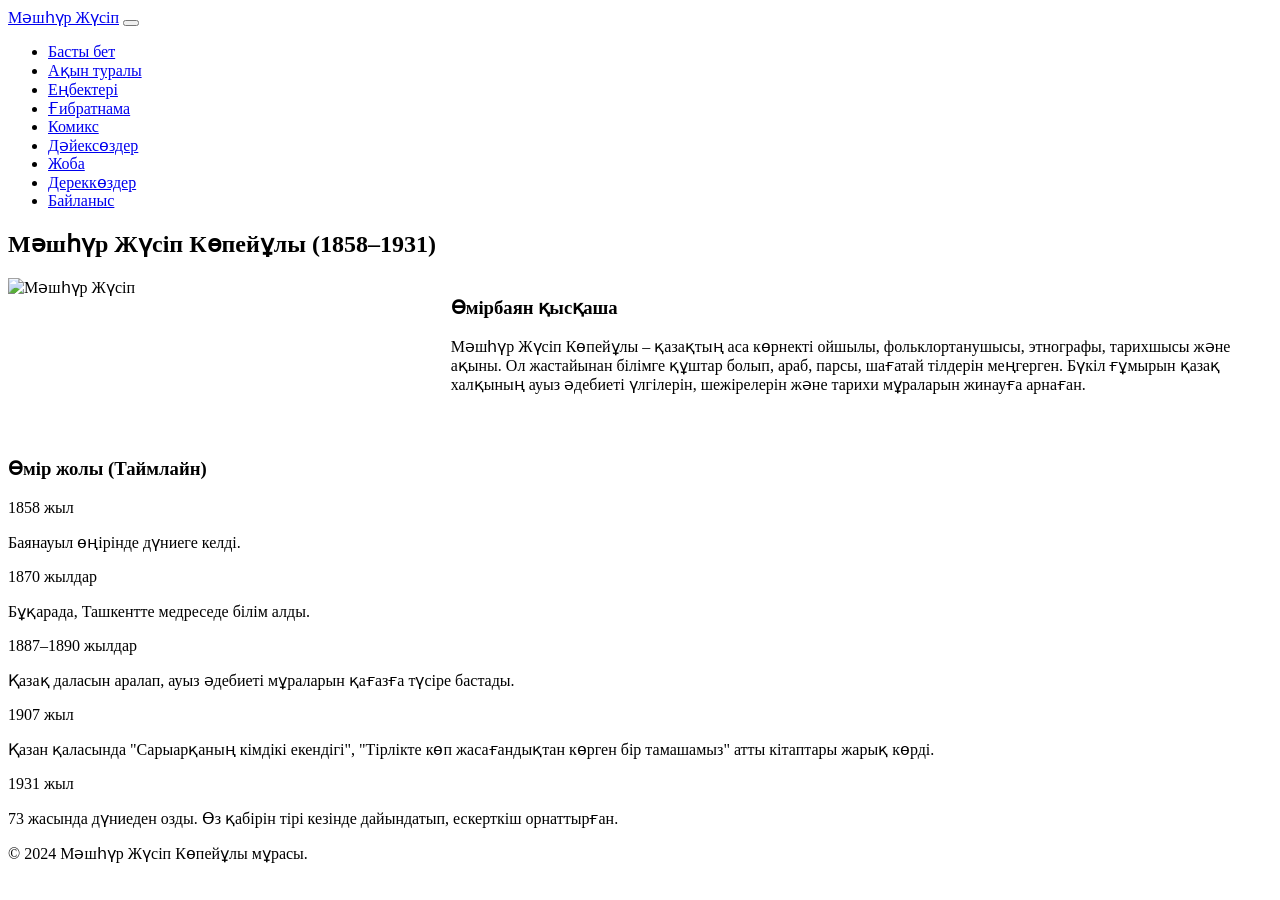
==== about.html @ f262522c "Add files via upload" ====
<!DOCTYPE html>
<html lang="kk">
<head>
    <meta charset="UTF-8">
    <meta name="viewport" content="width=device-width, initial-scale=1.0">
    <title>Ақын туралы - Мәшһүр Жүсіп</title>
    <link rel="stylesheet" href="assets/css/style.css">
</head>
<body>
    <header>
        <div class="container">
            <a href="index.html" class="logo">Мәшһүр Жүсіп</a>
            <button class="hamburger" id="hamburger"><span></span><span></span><span></span></button>
            <nav>
                <ul class="nav-links">
                    <li><a href="index.html">Басты бет</a></li>
                    <li><a href="about.html">Ақын туралы</a></li>
                    <li><a href="works.html">Еңбектері</a></li>
                    <li><a href="gibratnama.html">Ғибратнама</a></li>
                    <li><a href="comic.html">Комикс</a></li>
                    <li><a href="quotes.html">Дәйексөздер</a></li>
                    <li><a href="project.html">Жоба</a></li>
                    <li><a href="sources.html">Дереккөздер</a></li>
                    <li><a href="contact.html">Байланыс</a></li>
                </ul>
            </nav>
        </div>
    </header>

    <main class="container page-section">
        <h2 class="page-title">Мәшһүр Жүсіп Көпейұлы (1858–1931)</h2>
        
        <div style="display: flex; gap: 2rem; flex-wrap: wrap; margin-bottom: 3rem;">
            <div style="flex: 1; min-width: 300px;">
                <img src="assets/img/mashhur-portrait.jpg" alt="Мәшһүр Жүсіп" style="border: 4px solid var(--accent-gold); width: 100%;">
            </div>
            <div style="flex: 2; min-width: 300px;">
                <h3>Өмірбаян қысқаша</h3>
                <p>Мәшһүр Жүсіп Көпейұлы – қазақтың аса көрнекті ойшылы, фольклортанушысы, этнографы, тарихшысы және ақыны. Ол жастайынан білімге құштар болып, араб, парсы, шағатай тілдерін меңгерген. Бүкіл ғұмырын қазақ халқының ауыз әдебиеті үлгілерін, шежірелерін және тарихи мұраларын жинауға арнаған.</p>
            </div>
        </div>

        <h3>Өмір жолы (Таймлайн)</h3>
        <div class="timeline">
            <div class="timeline-item">
                <div class="timeline-year">1858 жыл</div>
                <p>Баянауыл өңірінде дүниеге келді.</p>
            </div>
            <div class="timeline-item">
                <div class="timeline-year">1870 жылдар</div>
                <p>Бұқарада, Ташкентте медреседе білім алды.</p>
            </div>
            <div class="timeline-item">
                <div class="timeline-year">1887–1890 жылдар</div>
                <p>Қазақ даласын аралап, ауыз әдебиеті мұраларын қағазға түсіре бастады.</p>
            </div>
            <div class="timeline-item">
                <div class="timeline-year">1907 жыл</div>
                <p>Қазан қаласында "Сарыарқаның кімдікі екендігі", "Тірлікте көп жасағандықтан көрген бір тамашамыз" атты кітаптары жарық көрді.</p>
            </div>
            <div class="timeline-item">
                <div class="timeline-year">1931 жыл</div>
                <p>73 жасында дүниеден озды. Өз қабірін тірі кезінде дайындатып, ескерткіш орнаттырған.</p>
            </div>
        </div>
    </main>

    <footer>
        <div class="container">
            <p>&copy; 2024 Мәшһүр Жүсіп Көпейұлы мұрасы.</p>
        </div>
    </footer>
    <script src="assets/js/main.js"></script>
</body>
</html>
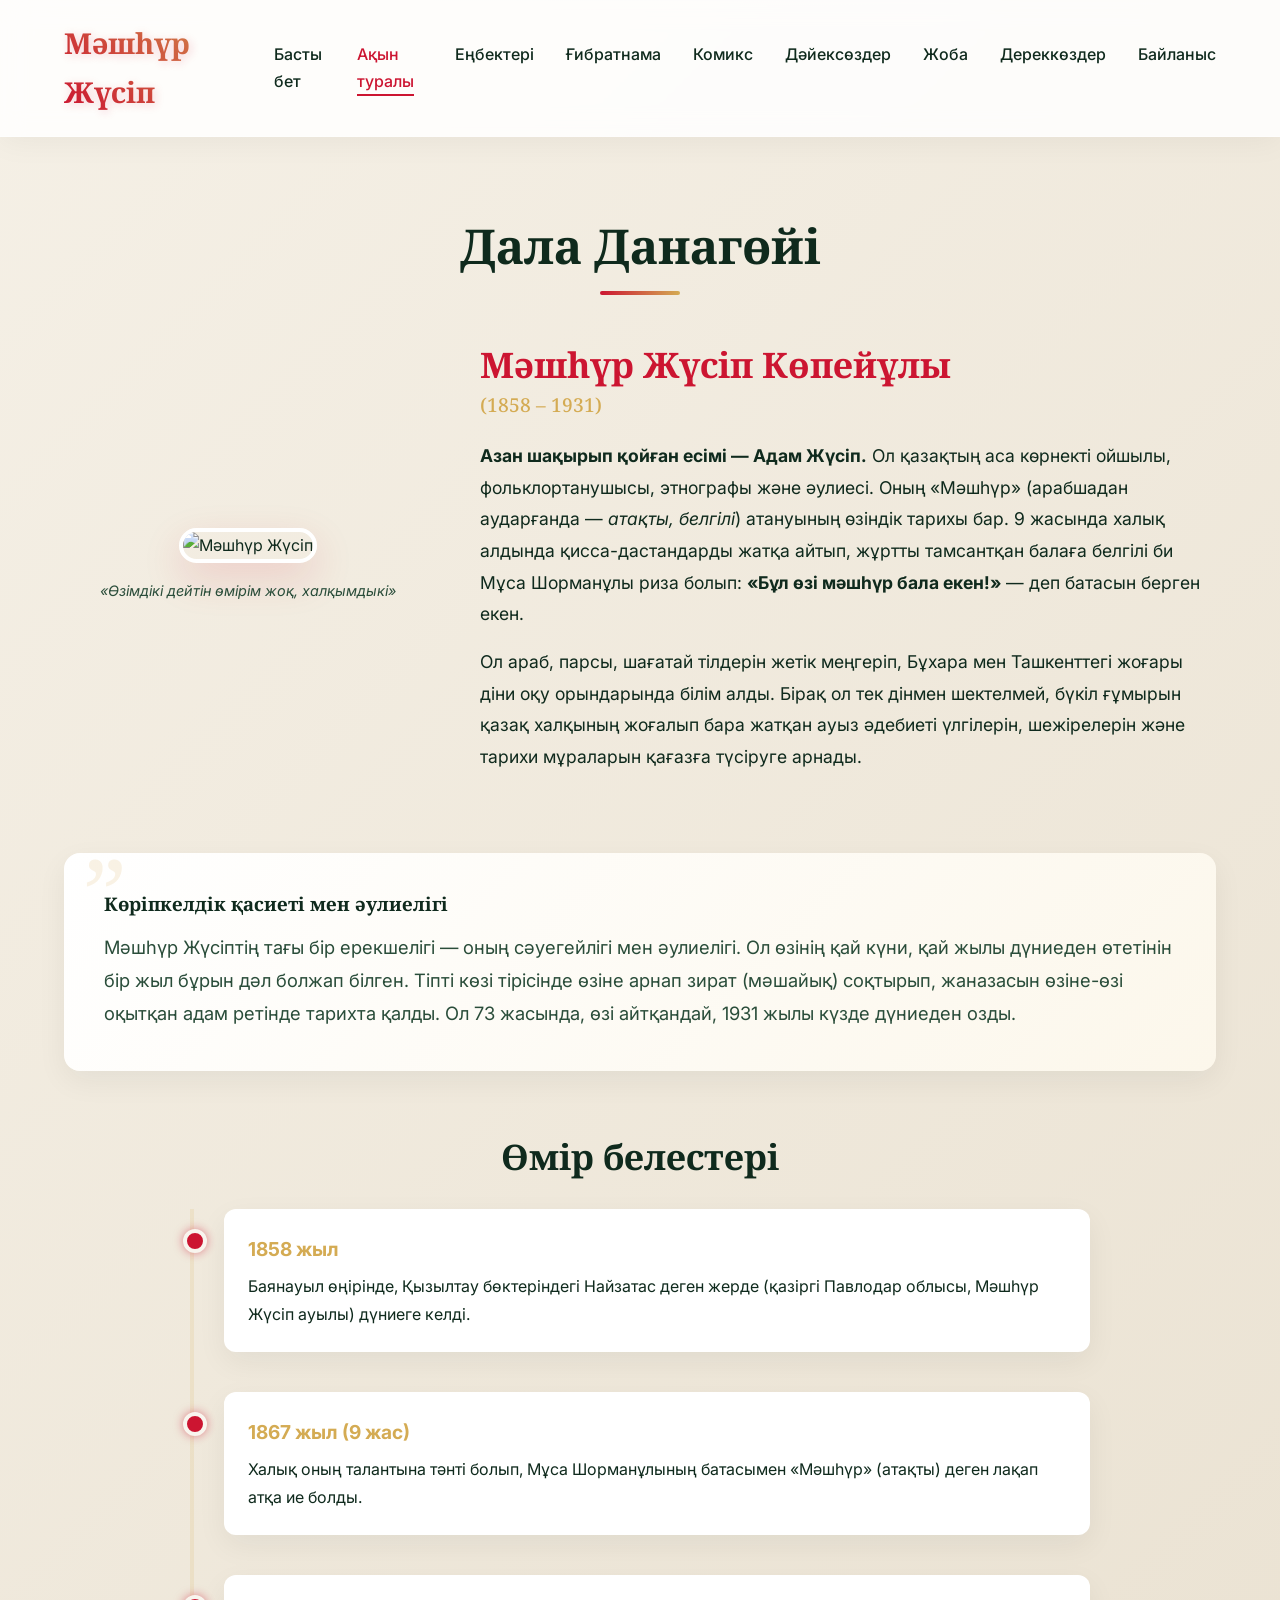
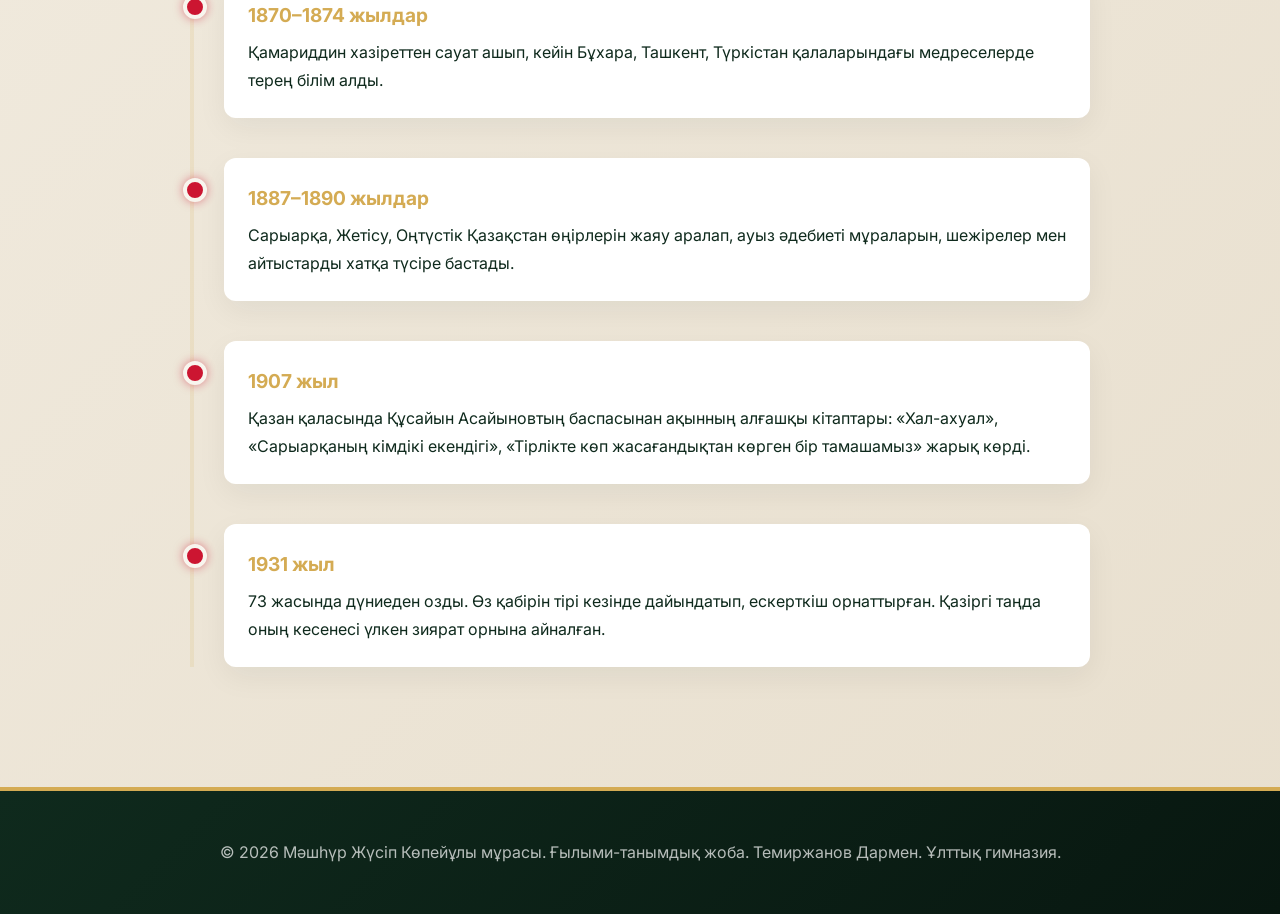
==== commit 86872350: "Update about.html" ====
--- a/about.html
+++ b/about.html
@@ -4,17 +4,19 @@
     <meta charset="UTF-8">
     <meta name="viewport" content="width=device-width, initial-scale=1.0">
     <title>Ақын туралы - Мәшһүр Жүсіп</title>
-    <link rel="stylesheet" href="assets/css/style.css">
+    <link rel="stylesheet" href="./assets/css/style.css?v=3">
 </head>
 <body>
     <header>
         <div class="container">
             <a href="index.html" class="logo">Мәшһүр Жүсіп</a>
-            <button class="hamburger" id="hamburger"><span></span><span></span><span></span></button>
+            <button class="hamburger" id="hamburger">
+                <span></span><span></span><span></span>
+            </button>
             <nav>
                 <ul class="nav-links">
                     <li><a href="index.html">Басты бет</a></li>
-                    <li><a href="about.html">Ақын туралы</a></li>
+                    <li><a href="about.html" class="active">Ақын туралы</a></li>
                     <li><a href="works.html">Еңбектері</a></li>
                     <li><a href="gibratnama.html">Ғибратнама</a></li>
                     <li><a href="comic.html">Комикс</a></li>
@@ -28,48 +30,75 @@
     </header>
 
     <main class="container page-section">
-        <h2 class="page-title">Мәшһүр Жүсіп Көпейұлы (1858–1931)</h2>
+        <h1 class="page-title">Дала Данагөйі</h1>
         
-        <div style="display: flex; gap: 2rem; flex-wrap: wrap; margin-bottom: 3rem;">
-            <div style="flex: 1; min-width: 300px;">
-                <img src="assets/img/mashhur-portrait.jpg" alt="Мәшһүр Жүсіп" style="border: 4px solid var(--accent-gold); width: 100%;">
+        <div style="display: flex; gap: 3rem; flex-wrap: wrap; margin-bottom: 4rem; align-items: center;">
+            <div style="flex: 1; min-width: 300px; text-align: center;">
+                <img src="./assets/img/mashhur-portrait.jpg" alt="Мәшһүр Жүсіп" style="border-radius: 20px; box-shadow: var(--shadow-hover); border: 4px solid var(--white); width: 100%; max-width: 400px;">
+                <p style="margin-top: 1rem; color: var(--text-light); font-style: italic; font-size: 0.9rem;">«Өзімдікі дейтін өмірім жоқ, халқымдыкі»</p>
             </div>
+            
             <div style="flex: 2; min-width: 300px;">
-                <h3>Өмірбаян қысқаша</h3>
-                <p>Мәшһүр Жүсіп Көпейұлы – қазақтың аса көрнекті ойшылы, фольклортанушысы, этнографы, тарихшысы және ақыны. Ол жастайынан білімге құштар болып, араб, парсы, шағатай тілдерін меңгерген. Бүкіл ғұмырын қазақ халқының ауыз әдебиеті үлгілерін, шежірелерін және тарихи мұраларын жинауға арнаған.</p>
+                <h2 style="color: var(--accent-red); font-size: 2.2rem; margin-bottom: 0.5rem;">Мәшһүр Жүсіп Көпейұлы</h2>
+                <h3 style="color: var(--accent-gold); font-size: 1.2rem; margin-bottom: 1.5rem; font-weight: 500;">(1858 – 1931)</h3>
+                
+                <p style="margin-bottom: 1rem; font-size: 1.1rem; line-height: 1.8;">
+                    <strong>Азан шақырып қойған есімі — Адам Жүсіп.</strong> Ол қазақтың аса көрнекті ойшылы, фольклортанушысы, этнографы және әулиесі. Оның «Мәшһүр» (арабшадан аударғанда — <i>атақты, белгілі</i>) атануының өзіндік тарихы бар. 9 жасында халық алдында қисса-дастандарды жатқа айтып, жұртты тамсантқан балаға белгілі би Мұса Шорманұлы риза болып: <strong>«Бұл өзі мәшһүр бала екен!»</strong> — деп батасын берген екен.
+                </p>
+                <p style="margin-bottom: 1rem; font-size: 1.1rem; line-height: 1.8;">
+                    Ол араб, парсы, шағатай тілдерін жетік меңгеріп, Бұхара мен Ташкенттегі жоғары діни оқу орындарында білім алды. Бірақ ол тек дінмен шектелмей, бүкіл ғұмырын қазақ халқының жоғалып бара жатқан ауыз әдебиеті үлгілерін, шежірелерін және тарихи мұраларын қағазға түсіруге арнады.
+                </p>
             </div>
         </div>
 
-        <h3>Өмір жолы (Таймлайн)</h3>
-        <div class="timeline">
+        <div class="quote-card" style="background: linear-gradient(135deg, var(--white) 0%, #fcf7eb 100%); margin-bottom: 4rem;">
+            <h3 style="color: var(--text-main); margin-bottom: 1rem;">Көріпкелдік қасиеті мен әулиелігі</h3>
+            <p style="font-size: 1.15rem; color: var(--text-light); line-height: 1.8; position: relative; z-index: 1;">
+                Мәшһүр Жүсіптің тағы бір ерекшелігі — оның сәуегейлігі мен әулиелігі. Ол өзінің қай күни, қай жылы дүниеден өтетінін бір жыл бұрын дәл болжап білген. Тіпті көзі тірісінде өзіне арнап зират (мәшайық) соқтырып, жаназасын өзіне-өзі оқытқан адам ретінде тарихта қалды. Ол 73 жасында, өзі айтқандай, 1931 жылы күзде дүниеден озды.
+            </p>
+        </div>
+
+        <h2 style="font-size: 2.2rem; margin-bottom: 2rem; color: var(--text-main); text-align: center;">Өмір белестері</h2>
+        
+        <div class="timeline" style="max-width: 900px; margin: 0 auto;">
             <div class="timeline-item">
                 <div class="timeline-year">1858 жыл</div>
-                <p>Баянауыл өңірінде дүниеге келді.</p>
+                <p>Баянауыл өңірінде, Қызылтау бөктеріндегі Найзатас деген жерде (қазіргі Павлодар облысы, Мәшһүр Жүсіп ауылы) дүниеге келді.</p>
             </div>
+            
             <div class="timeline-item">
-                <div class="timeline-year">1870 жылдар</div>
-                <p>Бұқарада, Ташкентте медреседе білім алды.</p>
+                <div class="timeline-year">1867 жыл (9 жас)</div>
+                <p>Халық оның талантына тәнті болып, Мұса Шорманұлының батасымен «Мәшһүр» (атақты) деген лақап атқа ие болды.</p>
             </div>
+            
+            <div class="timeline-item">
+                <div class="timeline-year">1870–1874 жылдар</div>
+                <p>Қамариддин хазіреттен сауат ашып, кейін Бұхара, Ташкент, Түркістан қалаларындағы медреселерде терең білім алды.</p>
+            </div>
+            
             <div class="timeline-item">
                 <div class="timeline-year">1887–1890 жылдар</div>
-                <p>Қазақ даласын аралап, ауыз әдебиеті мұраларын қағазға түсіре бастады.</p>
+                <p>Сарыарқа, Жетісу, Оңтүстік Қазақстан өңірлерін жаяу аралап, ауыз әдебиеті мұраларын, шежірелер мен айтыстарды хатқа түсіре бастады.</p>
             </div>
+            
             <div class="timeline-item">
                 <div class="timeline-year">1907 жыл</div>
-                <p>Қазан қаласында "Сарыарқаның кімдікі екендігі", "Тірлікте көп жасағандықтан көрген бір тамашамыз" атты кітаптары жарық көрді.</p>
+                <p>Қазан қаласында Құсайын Асайыновтың баспасынан ақынның алғашқы кітаптары: «Хал-ахуал», «Сарыарқаның кімдікі екендігі», «Тірлікте көп жасағандықтан көрген бір тамашамыз» жарық көрді.</p>
             </div>
+            
             <div class="timeline-item">
                 <div class="timeline-year">1931 жыл</div>
-                <p>73 жасында дүниеден озды. Өз қабірін тірі кезінде дайындатып, ескерткіш орнаттырған.</p>
+                <p>73 жасында дүниеден озды. Өз қабірін тірі кезінде дайындатып, ескерткіш орнаттырған. Қазіргі таңда оның кесенесі үлкен зиярат орнына айналған.</p>
             </div>
         </div>
     </main>
 
     <footer>
         <div class="container">
-            <p>&copy; 2024 Мәшһүр Жүсіп Көпейұлы мұрасы.</p>
+            <p>&copy; 2026 Мәшһүр Жүсіп Көпейұлы мұрасы. Ғылыми-танымдық жоба. Темиржанов Дармен. Ұлттық гимназия. </p>
         </div>
     </footer>
-    <script src="assets/js/main.js"></script>
+
+    <script src="./assets/js/main.js?v=3"></script>
 </body>
-</html>+</html>
--- a/assets/css/style.css
+++ b/assets/css/style.css
@@ -0,0 +1,703 @@
+/* ==========================================================================
+   assets/css/style.css (Стильная и современная версия)
+   ========================================================================== */
+
+@import url('https://fonts.googleapis.com/css2?family=Inter:wght@300;400;500;600&family=Noto+Serif:ital,wght@0,400;0,700;1,400&display=swap');
+
+:root {
+  /* Обновленная, более сочная палитра */
+  --bg-color: #f8f5ee;
+  --bg-gradient: linear-gradient(135deg, #F5F0E6 0%, #e8dfce 100%);
+  --text-main: #0F2A1D;      
+  --text-light: #2a4d3a;
+  --accent-red: #cc1531;     /* Сделали красный чуть ярче для акцентов */
+  --accent-gold: #d4ab53;    /* Более сияющий золотой */
+  --gold-light: rgba(212, 171, 83, 0.15);
+  --white: #ffffff;
+  
+  /* Эффекты и тени */
+  --glass-bg: rgba(255, 255, 255, 0.85);
+  --shadow-soft: 0 10px 30px rgba(15, 42, 29, 0.06);
+  --shadow-hover: 0 15px 40px rgba(204, 21, 49, 0.15);
+  --transition: all 0.3s cubic-bezier(0.25, 0.8, 0.25, 1);
+  
+  --font-heading: 'Noto Serif', serif;
+  --font-body: 'Inter', sans-serif;
+}
+
+/* Плавная прокрутка */
+html {
+  scroll-behavior: smooth;
+}
+
+* {
+  box-sizing: border-box;
+  margin: 0;
+  padding: 0;
+}
+
+body {
+  font-family: var(--font-body);
+  background: var(--bg-gradient);
+  color: var(--text-main);
+  line-height: 1.7;
+  display: flex;
+  flex-direction: column;
+  min-height: 100vh;
+  overflow-x: hidden;
+}
+
+h1, h2, h3, h4 {
+  font-family: var(--font-heading);
+  color: var(--text-main);
+  margin-bottom: 1rem;
+  line-height: 1.2;
+}
+
+a {
+  text-decoration: none;
+  color: var(--text-main);
+  transition: var(--transition);
+}
+
+img, video {
+  max-width: 100%;
+  height: auto;
+  border-radius: 12px;
+}
+
+.container {
+  width: 90%;
+  max-width: 1200px;
+  margin: 0 auto;
+}
+
+/* =========================================
+   АНИМАЦИИ ПОЯВЛЕНИЯ
+   ========================================= */
+@keyframes fadeInUp {
+  from { opacity: 0; transform: translateY(30px); }
+  to { opacity: 1; transform: translateY(0); }
+}
+
+.page-section, .hero {
+  animation: fadeInUp 0.8s ease-out forwards;
+}
+
+/* =========================================
+   HEADER & NAVIGATION (Glassmorphism)
+   ========================================= */
+header {
+  background: var(--glass-bg);
+  backdrop-filter: blur(12px);
+  -webkit-backdrop-filter: blur(12px);
+  border-bottom: 1px solid rgba(255, 255, 255, 0.3);
+  box-shadow: 0 4px 30px rgba(0, 0, 0, 0.05);
+  position: sticky;
+  top: 0;
+  z-index: 100;
+  padding: 1.2rem 0;
+  transition: var(--transition);
+}
+
+header .container {
+  display: flex;
+  justify-content: space-between;
+  align-items: center;
+}
+
+.logo {
+  font-family: var(--font-heading);
+  font-size: 1.8rem;
+  font-weight: 700;
+  background: linear-gradient(45deg, var(--accent-red), var(--accent-gold));
+  -webkit-background-clip: text;
+  -webkit-text-fill-color: transparent;
+  text-shadow: 2px 2px 10px rgba(204, 21, 49, 0.2);
+}
+
+.nav-links {
+  list-style: none;
+  display: flex;
+  gap: 2rem;
+}
+
+.nav-links a {
+  font-weight: 500;
+  font-size: 1rem;
+  position: relative;
+  padding-bottom: 5px;
+}
+
+/* Красивый эффект подчеркивания при наведении */
+.nav-links a::after {
+  content: '';
+  position: absolute;
+  width: 0;
+  height: 2px;
+  bottom: 0;
+  left: 0;
+  background-color: var(--accent-red);
+  transition: width 0.3s ease;
+}
+
+.nav-links a:hover::after,
+.nav-links a.active::after {
+  width: 100%;
+}
+
+.nav-links a:hover,
+.nav-links a.active {
+  color: var(--accent-red);
+}
+
+.hamburger {
+  display: none;
+  background: none;
+  border: none;
+  cursor: pointer;
+  flex-direction: column;
+  gap: 6px;
+}
+
+.hamburger span {
+  display: block;
+  width: 28px;
+  height: 3px;
+  background-color: var(--text-main);
+  border-radius: 3px;
+  transition: 0.3s;
+}
+
+/* =========================================
+   БАСТЫ БЕТ (HERO)
+   ========================================= */
+.hero {
+  display: flex;
+  align-items: center;
+  gap: 4rem;
+  padding: 6rem 0;
+  flex: 1;
+}
+
+.hero-text {
+  flex: 1;
+}
+
+.hero-text h1 {
+  font-size: 3.5rem;
+  font-weight: 700;
+  color: var(--text-main);
+  margin-bottom: 1.5rem;
+}
+
+.hero-text h1 span {
+  color: var(--accent-red); /* Акцент на важных словах, если добавишь тег <span> в HTML */
+}
+
+.hero-text p {
+  font-size: 1.25rem;
+  color: var(--text-light);
+  margin-bottom: 2.5rem;
+}
+
+/* Современные кнопки с градиентом и тенями */
+.btn {
+  display: inline-flex;
+  align-items: center;
+  justify-content: center;
+  padding: 1rem 2rem;
+  background: linear-gradient(135deg, var(--text-main) 0%, #1a4a33 100%);
+  color: var(--white);
+  border-radius: 50px; /* Круглые стильные кнопки */
+  border: none;
+  font-weight: 600;
+  font-size: 1.05rem;
+  cursor: pointer;
+  transition: var(--transition);
+  box-shadow: 0 8px 20px rgba(15, 42, 29, 0.2);
+  margin-right: 1rem;
+  margin-bottom: 1rem;
+}
+
+.btn:hover {
+  background: linear-gradient(135deg, var(--accent-red) 0%, #ff2b4c 100%);
+  color: var(--white);
+  box-shadow: var(--shadow-hover);
+  transform: translateY(-3px);
+}
+
+.btn-outline {
+  background: transparent;
+  color: var(--text-main);
+  border: 2px solid var(--accent-gold);
+  box-shadow: none;
+}
+
+.btn-outline:hover {
+  background: var(--gold-light);
+  color: var(--text-main);
+  border-color: var(--accent-gold);
+  box-shadow: none;
+}
+
+.hero-video {
+  flex: 1;
+  text-align: center;
+  position: relative;
+}
+
+/* Декоративный круг за видео */
+.hero-video::before {
+  content: '';
+  position: absolute;
+  top: -20px;
+  left: -20px;
+  right: 20px;
+  bottom: 20px;
+  background: var(--accent-gold);
+  border-radius: 20px;
+  z-index: -1;
+  opacity: 0.2;
+}
+
+.hero-video video {
+  border-radius: 20px;
+  box-shadow: var(--shadow-soft);
+  width: 100%;
+  object-fit: cover;
+}
+
+.disclaimer {
+  font-size: 0.85rem;
+  color: #888;
+  margin-top: 1rem;
+  font-style: italic;
+  opacity: 0.8;
+}
+
+/* =========================================
+   ЖАЛПЫ БЕТТЕР (PAGE CONTENT)
+   ========================================= */
+.page-section {
+  padding: 5rem 0;
+  flex: 1;
+}
+
+.page-title {
+  text-align: center;
+  font-size: 3rem;
+  margin-bottom: 3rem;
+  color: var(--text-main);
+}
+
+.page-title::after {
+  content: '';
+  display: block;
+  width: 80px;
+  height: 4px;
+  background: linear-gradient(90deg, var(--accent-red), var(--accent-gold));
+  margin: 1rem auto 0;
+  border-radius: 2px;
+}
+
+/* Таймлайн (About) */
+.timeline {
+  margin: 3rem 0 3rem 20px;
+  padding-left: 30px;
+  border-left: 4px solid var(--gold-light);
+  position: relative;
+}
+
+.timeline-item {
+  margin-bottom: 2.5rem;
+  position: relative;
+  background: var(--white);
+  padding: 1.5rem;
+  border-radius: 12px;
+  box-shadow: var(--shadow-soft);
+  transition: var(--transition);
+}
+
+.timeline-item:hover {
+  transform: translateX(10px);
+  box-shadow: var(--shadow-hover);
+}
+
+.timeline-item::before {
+  content: '';
+  position: absolute;
+  left: -41px;
+  top: 20px;
+  width: 16px;
+  height: 16px;
+  background-color: var(--accent-red);
+  border: 4px solid var(--bg-color);
+  border-radius: 50%;
+  box-shadow: 0 0 10px rgba(204, 21, 49, 0.5);
+}
+
+.timeline-year {
+  font-size: 1.2rem;
+  font-weight: 700;
+  color: var(--accent-gold);
+  margin-bottom: 0.5rem;
+}
+
+/* Кесте (Gibratnama) */
+.data-table {
+  width: 100%;
+  border-collapse: separate;
+  border-spacing: 0;
+  margin: 3rem 0;
+  background-color: var(--white);
+  border-radius: 16px;
+  overflow: hidden;
+  box-shadow: var(--shadow-soft);
+}
+
+.data-table th, .data-table td {
+  padding: 1.2rem 1.5rem;
+  text-align: left;
+  border-bottom: 1px solid var(--gold-light);
+}
+
+.data-table th {
+  background-color: var(--text-main);
+  color: var(--white);
+  font-family: var(--font-heading);
+  font-size: 1.1rem;
+  font-weight: 600;
+  text-transform: uppercase;
+  letter-spacing: 1px;
+}
+
+.data-table tr:last-child td {
+  border-bottom: none;
+}
+
+.data-table tr:hover td {
+  background-color: rgba(212, 171, 83, 0.05);
+}
+
+/* Карталар (Works & Project) */
+.card-grid {
+  display: grid;
+  grid-template-columns: repeat(auto-fit, minmax(320px, 1fr));
+  gap: 2.5rem;
+}
+
+.card {
+  background-color: var(--white);
+  padding: 2.5rem 2rem;
+  border-radius: 20px;
+  box-shadow: var(--shadow-soft);
+  transition: var(--transition);
+  position: relative;
+  overflow: hidden;
+  border: 1px solid rgba(255, 255, 255, 0.5);
+}
+
+/* Цветная полоска сверху карточки */
+.card::before {
+  content: '';
+  position: absolute;
+  top: 0;
+  left: 0;
+  width: 100%;
+  height: 5px;
+  background: linear-gradient(90deg, var(--accent-gold), var(--accent-red));
+  transform: scaleX(0);
+  transform-origin: left;
+  transition: transform 0.4s ease;
+}
+
+.card:hover::before {
+  transform: scaleX(1);
+}
+
+.card:hover {
+  transform: translateY(-10px);
+  box-shadow: var(--shadow-hover);
+}
+
+.card h3 {
+  font-size: 1.5rem;
+  color: var(--accent-red);
+}
+
+/* Дәйексөздер (Quotes) */
+.filter-container {
+  text-align: center;
+  margin-bottom: 3rem;
+  display: flex;
+  justify-content: center;
+  flex-wrap: wrap;
+  gap: 1rem;
+}
+
+.filter-btn {
+  background: var(--white);
+  border: none;
+  padding: 0.8rem 1.5rem;
+  cursor: pointer;
+  border-radius: 50px;
+  font-weight: 600;
+  color: var(--text-main);
+  box-shadow: 0 4px 10px rgba(0,0,0,0.05);
+  transition: var(--transition);
+}
+
+.filter-btn.active, .filter-btn:hover {
+  background: var(--accent-red);
+  color: var(--white);
+  box-shadow: 0 6px 15px rgba(204, 21, 49, 0.3);
+  transform: translateY(-2px);
+}
+
+.quote-card {
+  background-color: var(--white);
+  padding: 2.5rem;
+  border-radius: 16px;
+  box-shadow: var(--shadow-soft);
+  margin-bottom: 2rem;
+  position: relative;
+  transition: var(--transition);
+}
+
+.quote-card:hover {
+  transform: scale(1.02);
+}
+
+.quote-card::before {
+  content: '”';
+  position: absolute;
+  top: -10px;
+  left: 20px;
+  font-family: var(--font-heading);
+  font-size: 6rem;
+  color: var(--gold-light);
+  line-height: 1;
+}
+
+.quote-text {
+  font-family: var(--font-heading);
+  font-size: 1.4rem;
+  font-style: italic;
+  margin-bottom: 1.5rem;
+  position: relative;
+  z-index: 1;
+}
+
+.quote-tag {
+  font-size: 0.85rem;
+  font-weight: 600;
+  background-color: var(--gold-light);
+  padding: 0.4rem 1rem;
+  border-radius: 20px;
+  color: var(--accent-red);
+}
+
+.copy-btn {
+  position: absolute;
+  bottom: 2.5rem;
+  right: 2.5rem;
+  background: var(--bg-color);
+  border: none;
+  padding: 0.5rem 1rem;
+  font-size: 0.9rem;
+  font-weight: 600;
+  cursor: pointer;
+  border-radius: 8px;
+  transition: var(--transition);
+  color: var(--text-main);
+}
+
+.copy-btn:hover {
+  background: var(--accent-gold);
+  color: var(--white);
+}
+
+/* Комикс (Lightbox) */
+.comic-grid {
+  display: grid;
+  grid-template-columns: repeat(auto-fill, minmax(200px, 1fr));
+  gap: 1.5rem;
+}
+
+.comic-item {
+  cursor: pointer;
+  border-radius: 12px;
+  transition: var(--transition);
+  box-shadow: var(--shadow-soft);
+}
+
+.comic-item:hover {
+  transform: scale(1.05) translateY(-5px);
+  box-shadow: var(--shadow-hover);
+}
+
+.lightbox {
+  display: none;
+  position: fixed;
+  z-index: 999;
+  left: 0;
+  top: 0;
+  width: 100%;
+  height: 100%;
+  background-color: rgba(15, 42, 29, 0.85);
+  backdrop-filter: blur(8px);
+  align-items: center;
+  justify-content: center;
+  flex-direction: column;
+}
+
+.lightbox.active {
+  display: flex;
+}
+
+.lightbox-content {
+  max-width: 90%;
+  max-height: 80vh;
+  border-radius: 12px;
+  box-shadow: 0 20px 50px rgba(0,0,0,0.5);
+}
+
+.lightbox-controls {
+  margin-top: 1.5rem;
+  display: flex;
+  gap: 2rem;
+  align-items: center;
+  color: var(--white);
+  font-size: 1.2rem;
+  font-weight: 600;
+}
+
+.lb-btn {
+  background: var(--accent-red);
+  color: var(--white);
+  border: none;
+  padding: 0.8rem 1.5rem;
+  cursor: pointer;
+  font-weight: bold;
+  border-radius: 50px;
+  transition: var(--transition);
+}
+
+.lb-btn:hover {
+  background: var(--accent-gold);
+  transform: scale(1.05);
+}
+
+.lb-close {
+  position: absolute;
+  top: 30px;
+  right: 40px;
+  font-size: 3rem;
+  color: var(--white);
+  cursor: pointer;
+  transition: var(--transition);
+}
+
+.lb-close:hover {
+  color: var(--accent-gold);
+  transform: rotate(90deg);
+}
+
+/* Contact Form */
+.contact-form {
+  max-width: 600px;
+  margin: 0 auto;
+  background: var(--white);
+  padding: 3rem;
+  border-radius: 20px;
+  box-shadow: var(--shadow-soft);
+  display: flex;
+  flex-direction: column;
+  gap: 1.5rem;
+}
+
+.contact-form label {
+  font-weight: 600;
+  color: var(--text-main);
+  margin-bottom: -0.5rem;
+}
+
+.contact-form input, .contact-form textarea {
+  width: 100%;
+  padding: 1rem 1.2rem;
+  border: 2px solid var(--gold-light);
+  border-radius: 12px;
+  font-family: var(--font-body);
+  font-size: 1rem;
+  transition: var(--transition);
+  background: #faf9f6;
+}
+
+.contact-form input:focus, .contact-form textarea:focus {
+  outline: none;
+  border-color: var(--accent-red);
+  background: var(--white);
+  box-shadow: 0 0 0 4px rgba(204, 21, 49, 0.1);
+}
+
+/* =========================================
+   FOOTER
+   ========================================= */
+footer {
+  background: linear-gradient(135deg, #0F2A1D 0%, #081710 100%);
+  color: var(--white);
+  text-align: center;
+  padding: 3rem 0;
+  margin-top: auto;
+  border-top: 4px solid var(--accent-gold);
+}
+
+footer p {
+  font-size: 1rem;
+  opacity: 0.7;
+}
+
+/* =========================================
+   MEDIA QUERIES (Мобильді нұсқа)
+   ========================================= */
+@media (max-width: 900px) {
+  .hero {
+    flex-direction: column;
+    text-align: center;
+    gap: 2rem;
+    padding: 3rem 0;
+  }
+  
+  .hero-text h1 {
+    font-size: 2.5rem;
+  }
+  
+  .hamburger {
+    display: flex;
+  }
+
+  .nav-links {
+    display: none;
+    width: 100%;
+    flex-direction: column;
+    position: absolute;
+    top: 100%;
+    left: 0;
+    background: var(--glass-bg);
+    backdrop-filter: blur(15px);
+    -webkit-backdrop-filter: blur(15px);
+    border-bottom: 2px solid var(--accent-gold);
+    padding: 2rem 0;
+    text-align: center;
+    box-shadow: 0 10px 20px rgba(0,0,0,0.1);
+  }
+
+  .nav-links.active {
+    display: flex;
+  }
+  
+  .card-grid {
+    grid-template-columns: 1fr;
+  }
+}
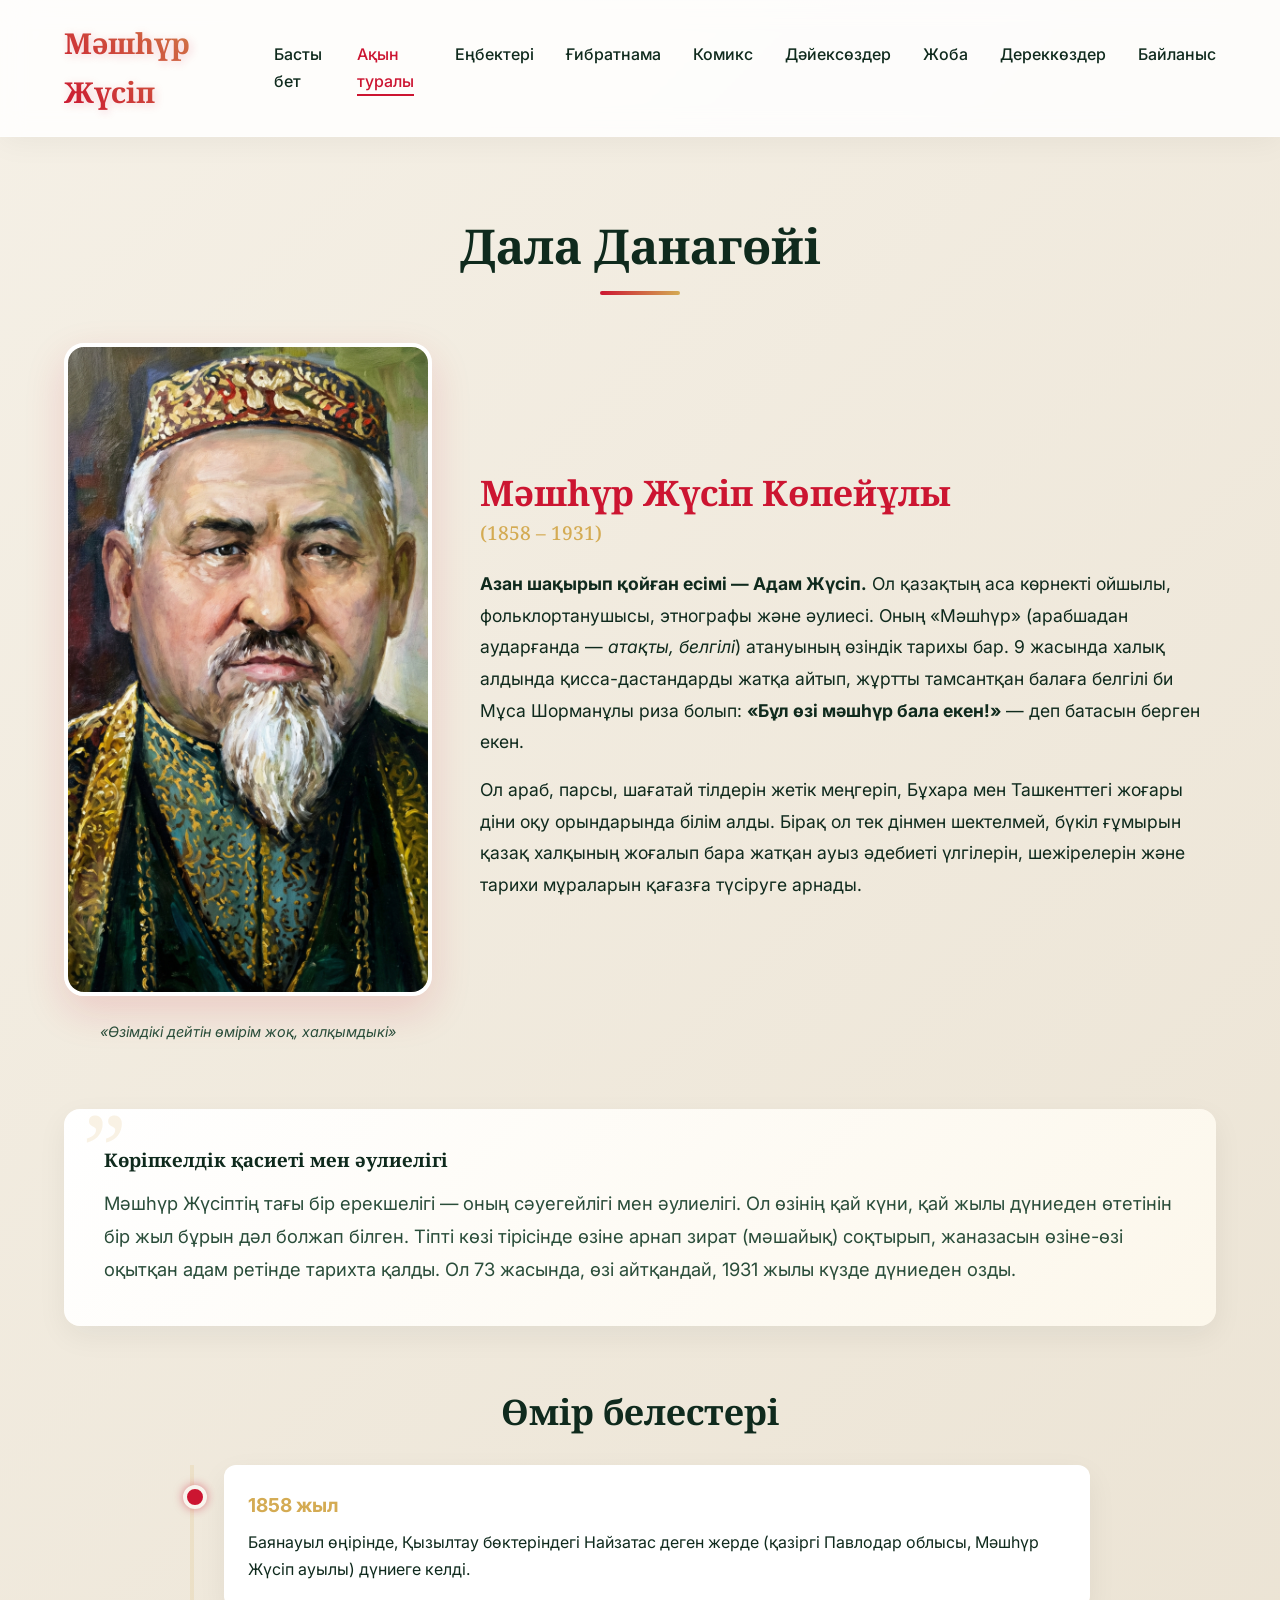
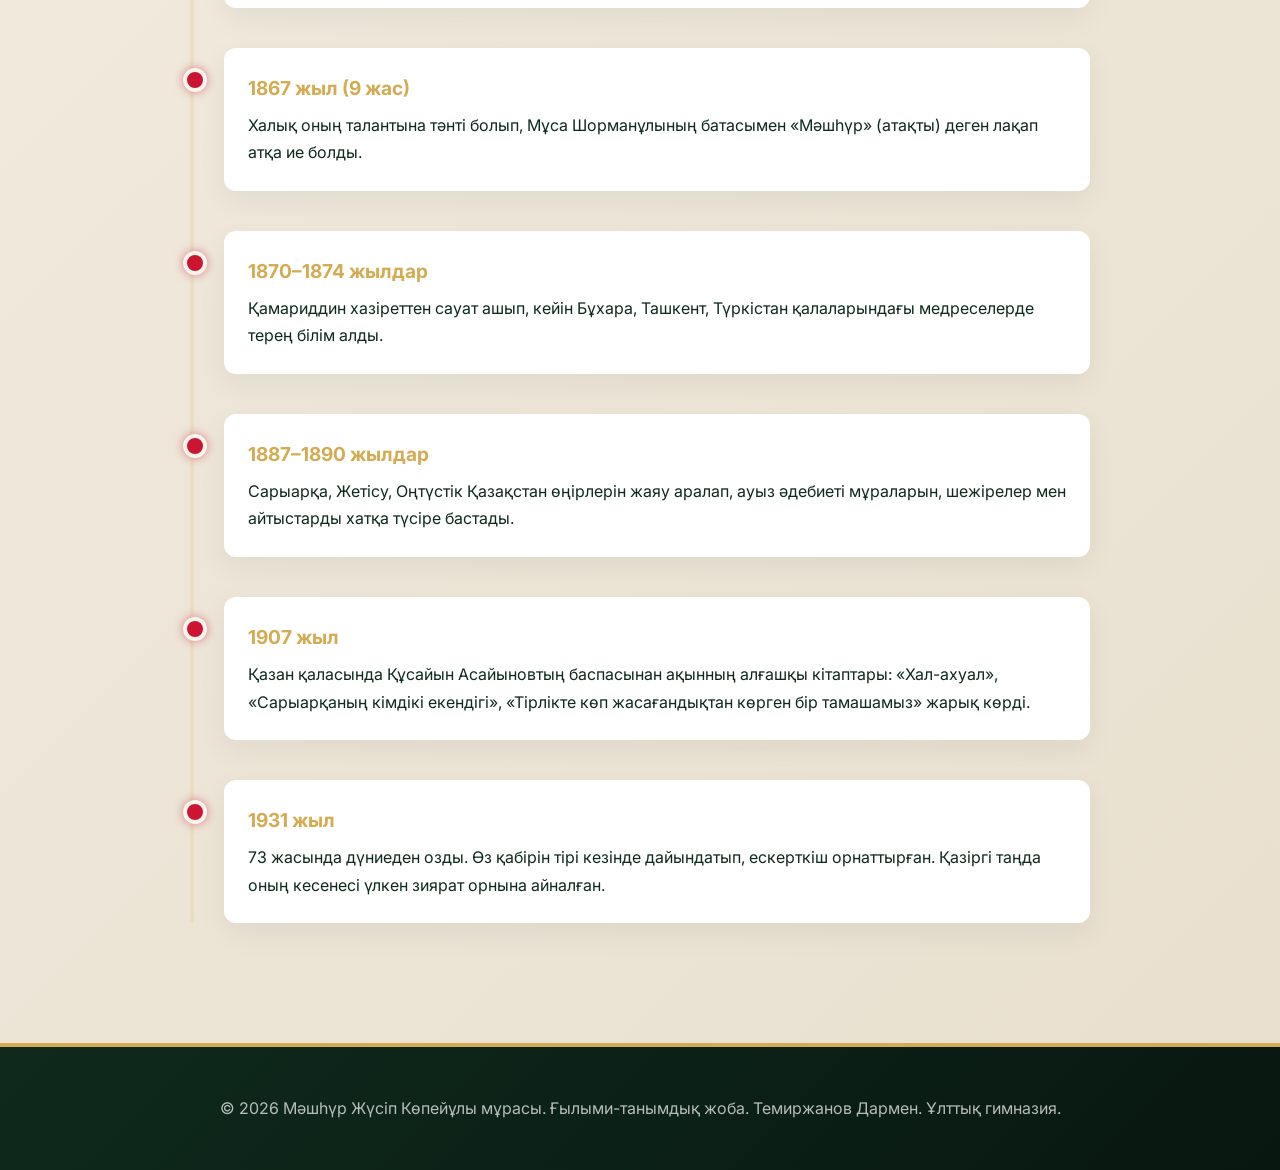
==== commit e2b6a72d: "Update about.html" ====
--- a/about.html
+++ b/about.html
@@ -34,7 +34,7 @@
         
         <div style="display: flex; gap: 3rem; flex-wrap: wrap; margin-bottom: 4rem; align-items: center;">
             <div style="flex: 1; min-width: 300px; text-align: center;">
-                <img src="./assets/img/mashhur-portrait.jpg" alt="Мәшһүр Жүсіп" style="border-radius: 20px; box-shadow: var(--shadow-hover); border: 4px solid var(--white); width: 100%; max-width: 400px;">
+                <img src="./assets/img/mashhur-portrait.png" alt="Мәшһүр Жүсіп" style="border-radius: 20px; box-shadow: var(--shadow-hover); border: 4px solid var(--white); width: 100%; max-width: 400px;">
                 <p style="margin-top: 1rem; color: var(--text-light); font-style: italic; font-size: 0.9rem;">«Өзімдікі дейтін өмірім жоқ, халқымдыкі»</p>
             </div>
             
@@ -102,3 +102,4 @@
     <script src="./assets/js/main.js?v=3"></script>
 </body>
 </html>
+
